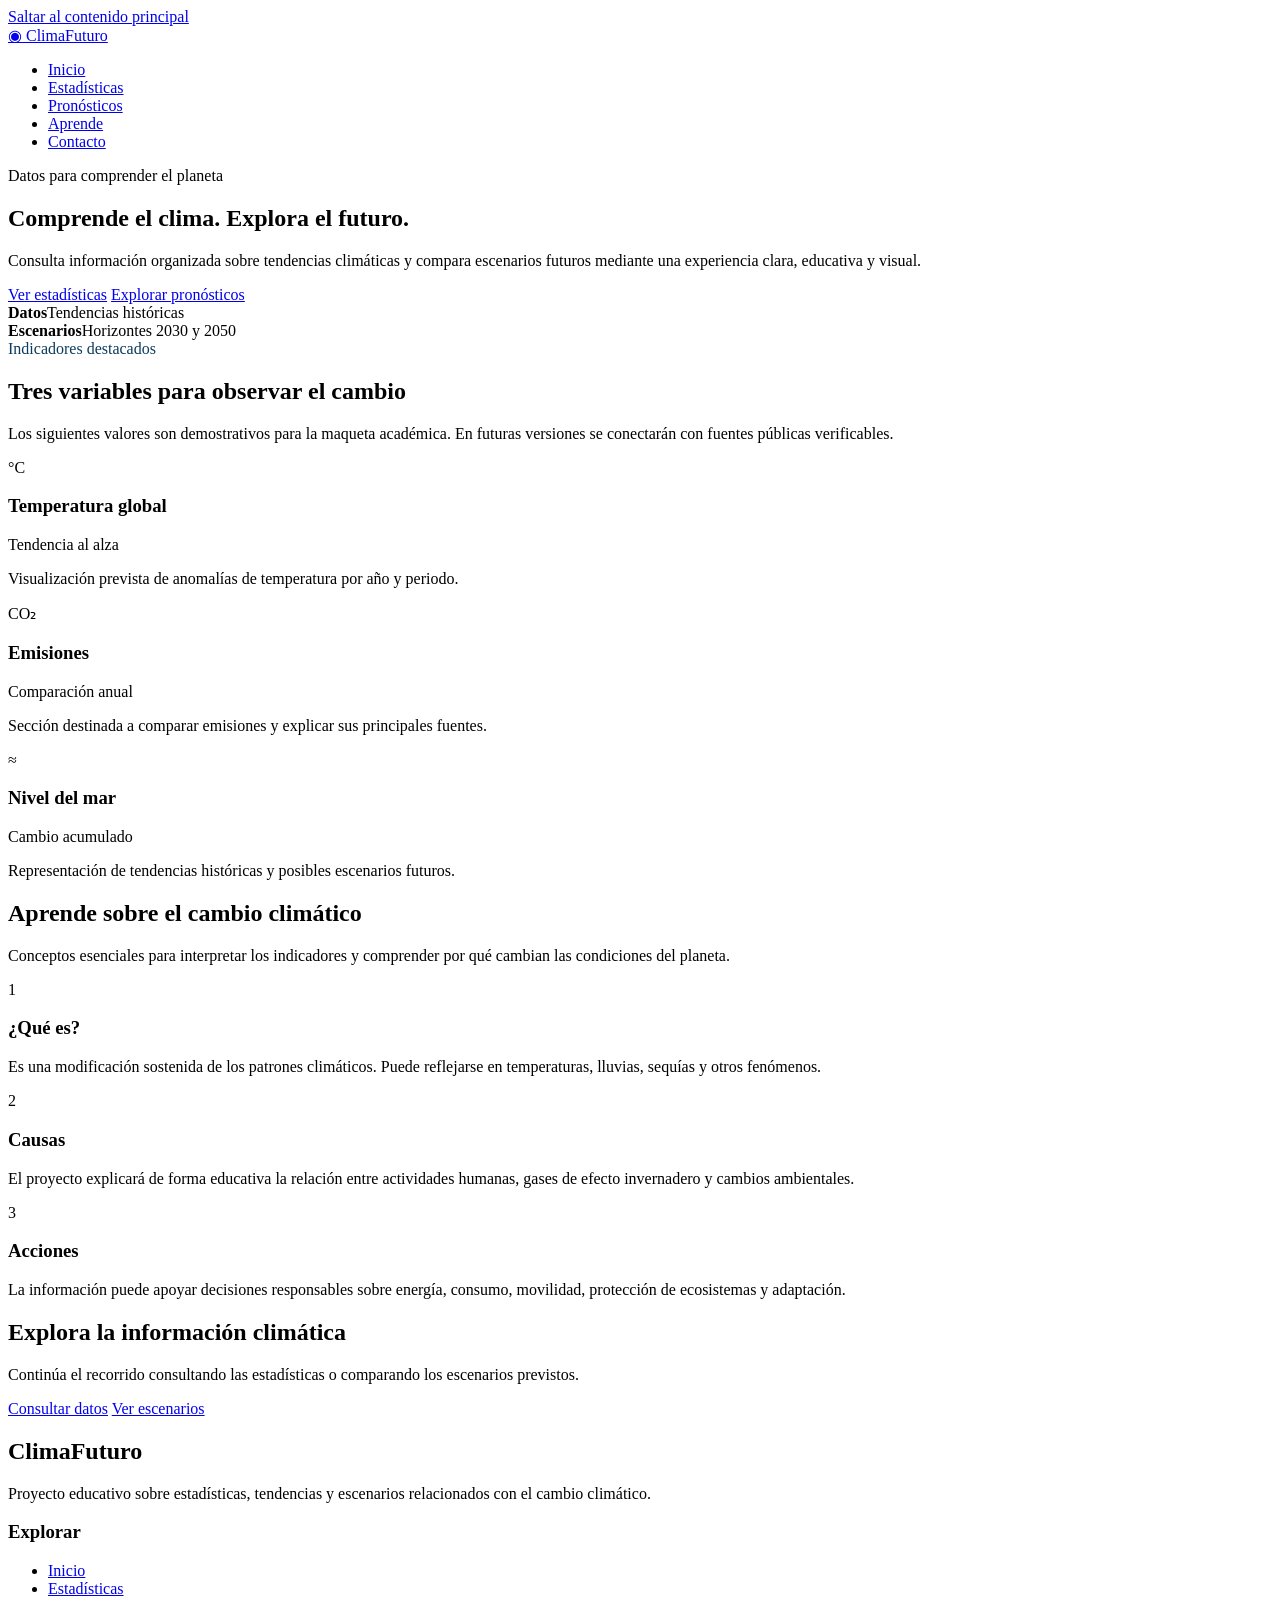
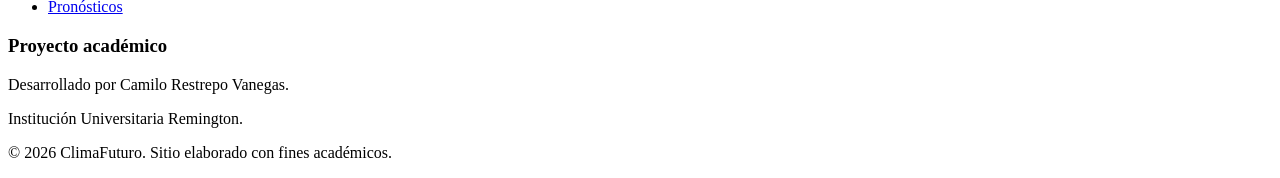
==== index.html @ 66876114 "Add files via upload" ====
<!DOCTYPE html>
<html lang="es">
<head>
  <meta charset="UTF-8">
  <meta name="viewport" content="width=device-width, initial-scale=1.0">
  <meta name="description" content="ClimaFuturo presenta estadísticas, tendencias y pronósticos educativos sobre el cambio climático.">
  <title>ClimaFuturo | Inicio</title>
  <link rel="stylesheet" href="css/styles.css">
</head>
<body>
  <a class="skip-link" href="#contenido">Saltar al contenido principal</a>

  <header class="site-header">
    <div class="container navbar">
      <a class="brand" href="index.html" aria-label="ClimaFuturo, ir al inicio">
        <span class="brand-mark" aria-hidden="true">◉</span>
        <span>ClimaFuturo</span>
      </a>
      <nav aria-label="Navegación principal">
        <ul class="nav-list">
          <li><a class="nav-link active" href="index.html" aria-current="page">Inicio</a></li>
          <li><a class="nav-link" href="estadisticas.html">Estadísticas</a></li>
          <li><a class="nav-link" href="pronosticos.html">Pronósticos</a></li>
          <li><a class="nav-link" href="#aprende">Aprende</a></li>
          <li><a class="nav-link" href="#contacto">Contacto</a></li>
        </ul>
      </nav>
    </div>
  </header>

  <main id="contenido">
    <section class="hero" aria-labelledby="titulo-principal">
      <div class="container hero-grid">
        <div>
          <span class="eyebrow">Datos para comprender el planeta</span>
          <h1 id="titulo-principal">Comprende el clima. <span>Explora el futuro.</span></h1>
          <p class="hero-text">Consulta información organizada sobre tendencias climáticas y compara escenarios futuros mediante una experiencia clara, educativa y visual.</p>
          <div class="button-group">
            <a class="btn btn-primary" href="estadisticas.html">Ver estadísticas</a>
            <a class="btn btn-secondary" href="pronosticos.html">Explorar pronósticos</a>
          </div>
        </div>
        <div class="planet-card" role="img" aria-label="Representación gráfica abstracta del planeta y sus datos climáticos">
          <div class="data-badge badge-one"><strong>Datos</strong><span>Tendencias históricas</span></div>
          <div class="data-badge badge-two"><strong>Escenarios</strong><span>Horizontes 2030 y 2050</span></div>
        </div>
      </div>
    </section>

    <section class="section" aria-labelledby="indicadores-title">
      <div class="container">
        <div class="section-heading">
          <span class="eyebrow" style="color:#0B3C5D; border-color:#C9DAD7;">Indicadores destacados</span>
          <h2 id="indicadores-title">Tres variables para observar el cambio</h2>
          <p>Los siguientes valores son demostrativos para la maqueta académica. En futuras versiones se conectarán con fuentes públicas verificables.</p>
        </div>
        <div class="stats-grid">
          <article class="card metric">
            <div class="card-icon" aria-hidden="true">°C</div>
            <h3>Temperatura global</h3>
            <span class="metric-value">Tendencia al alza</span>
            <p>Visualización prevista de anomalías de temperatura por año y periodo.</p>
          </article>
          <article class="card metric">
            <div class="card-icon" aria-hidden="true">CO₂</div>
            <h3>Emisiones</h3>
            <span class="metric-value">Comparación anual</span>
            <p>Sección destinada a comparar emisiones y explicar sus principales fuentes.</p>
          </article>
          <article class="card metric">
            <div class="card-icon" aria-hidden="true">≈</div>
            <h3>Nivel del mar</h3>
            <span class="metric-value">Cambio acumulado</span>
            <p>Representación de tendencias históricas y posibles escenarios futuros.</p>
          </article>
        </div>
      </div>
    </section>

    <section class="section section-alt" id="aprende" aria-labelledby="aprende-title">
      <div class="container">
        <div class="section-heading">
          <h2 id="aprende-title">Aprende sobre el cambio climático</h2>
          <p>Conceptos esenciales para interpretar los indicadores y comprender por qué cambian las condiciones del planeta.</p>
        </div>
        <div class="grid-3">
          <article class="card">
            <div class="card-icon" aria-hidden="true">1</div>
            <h3>¿Qué es?</h3>
            <p>Es una modificación sostenida de los patrones climáticos. Puede reflejarse en temperaturas, lluvias, sequías y otros fenómenos.</p>
          </article>
          <article class="card">
            <div class="card-icon" aria-hidden="true">2</div>
            <h3>Causas</h3>
            <p>El proyecto explicará de forma educativa la relación entre actividades humanas, gases de efecto invernadero y cambios ambientales.</p>
          </article>
          <article class="card">
            <div class="card-icon" aria-hidden="true">3</div>
            <h3>Acciones</h3>
            <p>La información puede apoyar decisiones responsables sobre energía, consumo, movilidad, protección de ecosistemas y adaptación.</p>
          </article>
        </div>
      </div>
    </section>

    <section class="section" id="contacto" aria-labelledby="contacto-title">
      <div class="container">
        <div class="cta">
          <div>
            <h2 id="contacto-title">Explora la información climática</h2>
            <p>Continúa el recorrido consultando las estadísticas o comparando los escenarios previstos.</p>
          </div>
          <div class="button-group">
            <a class="btn btn-secondary" href="estadisticas.html">Consultar datos</a>
            <a class="btn btn-primary" href="pronosticos.html">Ver escenarios</a>
          </div>
        </div>
      </div>
    </section>
  </main>

  <footer class="site-footer">
    <div class="container footer-grid">
      <section aria-labelledby="footer-about">
        <h2 id="footer-about">ClimaFuturo</h2>
        <p>Proyecto educativo sobre estadísticas, tendencias y escenarios relacionados con el cambio climático.</p>
      </section>
      <nav aria-label="Navegación del pie de página">
        <h3>Explorar</h3>
        <ul class="footer-links">
          <li><a href="index.html">Inicio</a></li>
          <li><a href="estadisticas.html">Estadísticas</a></li>
          <li><a href="pronosticos.html">Pronósticos</a></li>
        </ul>
      </nav>
      <section aria-labelledby="footer-project">
        <h3 id="footer-project">Proyecto académico</h3>
        <p>Desarrollado por Camilo Restrepo Vanegas.</p>
        <p>Institución Universitaria Remington.</p>
      </section>
    </div>
    <div class="footer-bottom">
      <p>&copy; 2026 ClimaFuturo. Sitio elaborado con fines académicos.</p>
    </div>
  </footer>
</body>
</html>
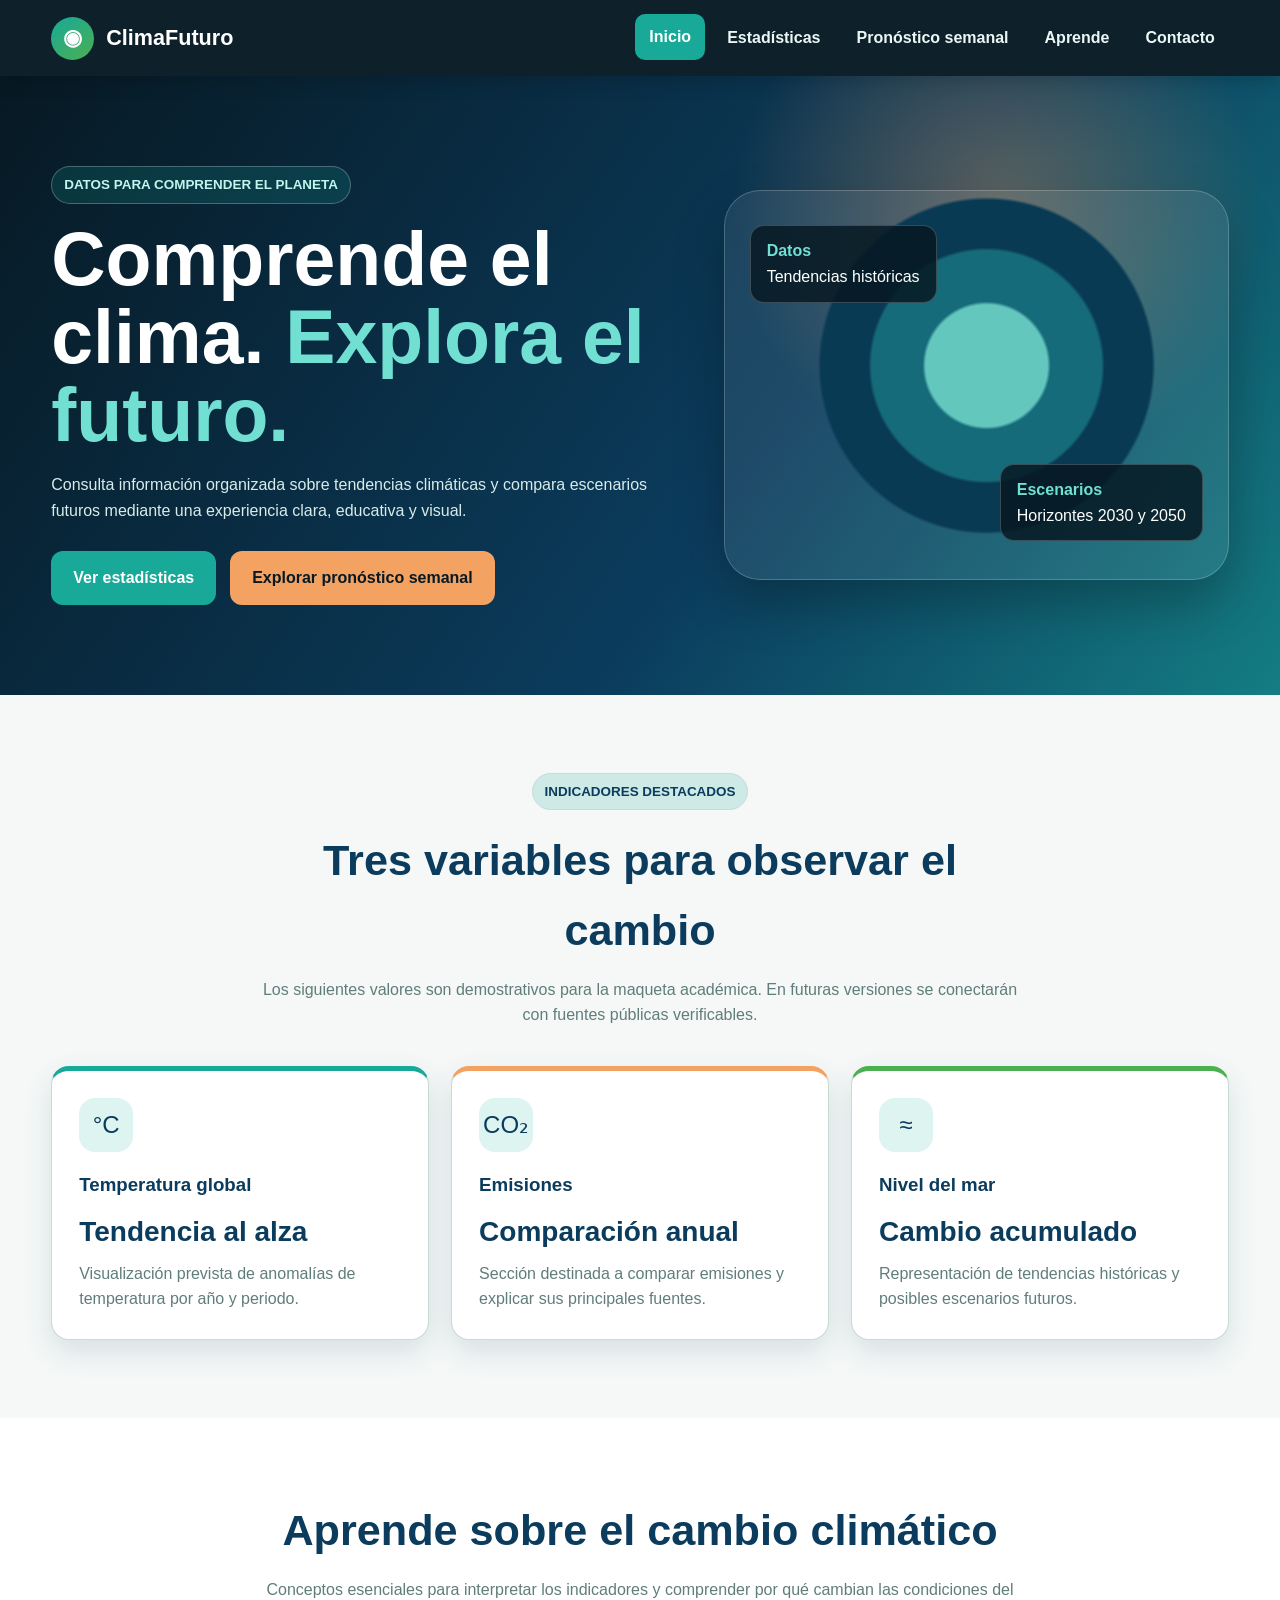
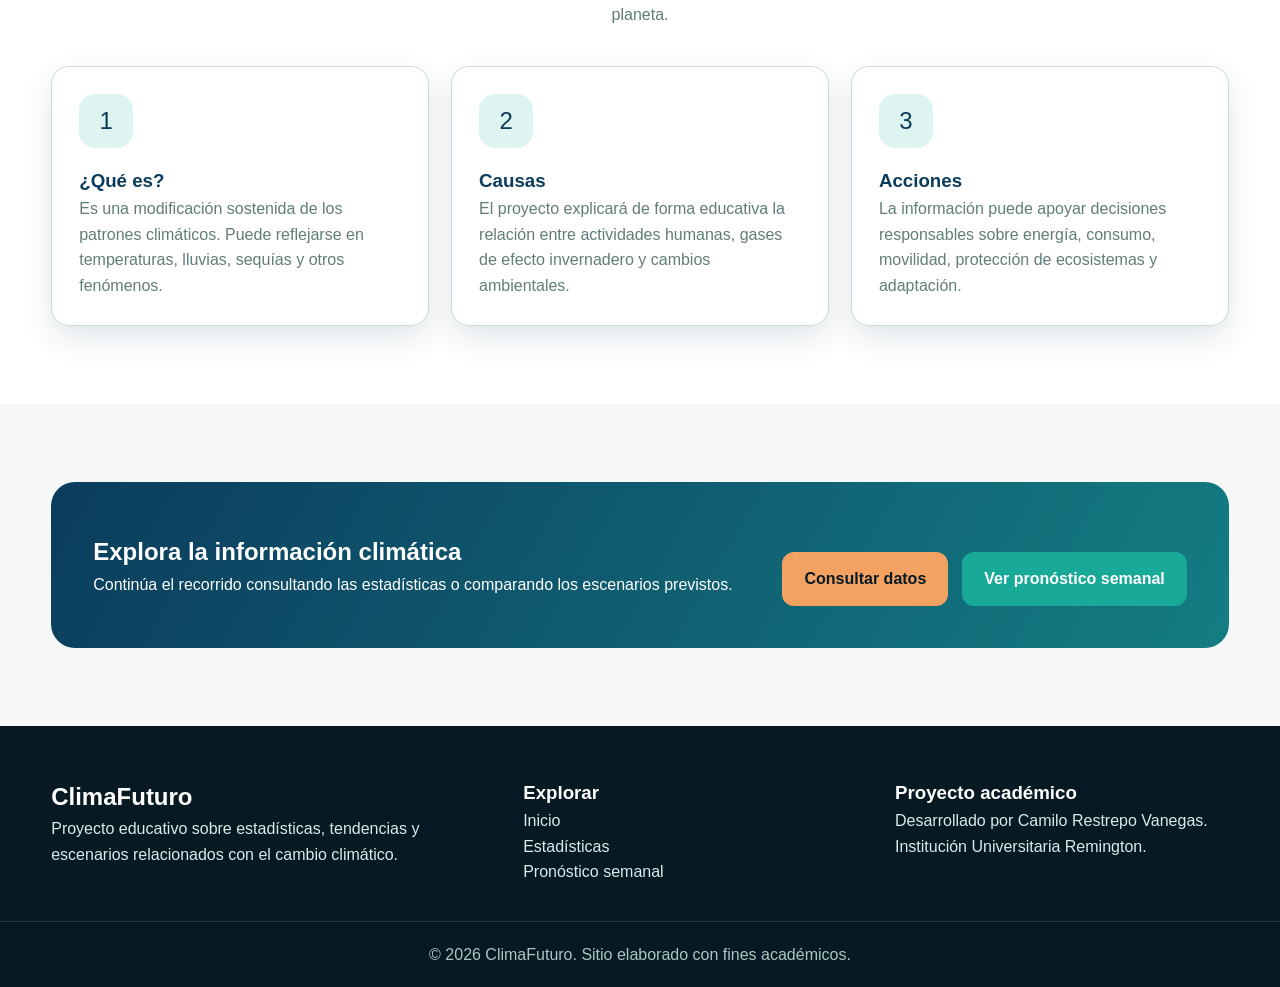
==== commit f079ede0: "Integrate weekly forecast page with specified URL (6ab278a5110b44044e1275ec)" ====
--- a/index.html
+++ b/index.html
@@ -5,7 +5,7 @@
   <meta name="viewport" content="width=device-width, initial-scale=1.0">
   <meta name="description" content="ClimaFuturo presenta estadísticas, tendencias y pronósticos educativos sobre el cambio climático.">
   <title>ClimaFuturo | Inicio</title>
-  <link rel="stylesheet" href="css/styles.css">
+  <link rel="stylesheet" href="/styles.css">
 </head>
 <body>
   <a class="skip-link" href="#contenido">Saltar al contenido principal</a>
@@ -20,7 +20,7 @@
         <ul class="nav-list">
           <li><a class="nav-link active" href="index.html" aria-current="page">Inicio</a></li>
           <li><a class="nav-link" href="estadisticas.html">Estadísticas</a></li>
-          <li><a class="nav-link" href="pronosticos.html">Pronósticos</a></li>
+          <li><a class="nav-link" href="/pronosticos">Pronóstico semanal</a></li>
           <li><a class="nav-link" href="#aprende">Aprende</a></li>
           <li><a class="nav-link" href="#contacto">Contacto</a></li>
         </ul>
@@ -37,7 +37,7 @@
           <p class="hero-text">Consulta información organizada sobre tendencias climáticas y compara escenarios futuros mediante una experiencia clara, educativa y visual.</p>
           <div class="button-group">
             <a class="btn btn-primary" href="estadisticas.html">Ver estadísticas</a>
-            <a class="btn btn-secondary" href="pronosticos.html">Explorar pronósticos</a>
+            <a class="btn btn-secondary" href="/pronosticos">Explorar pronóstico semanal</a>
           </div>
         </div>
         <div class="planet-card" role="img" aria-label="Representación gráfica abstracta del planeta y sus datos climáticos">
@@ -112,7 +112,7 @@
           </div>
           <div class="button-group">
             <a class="btn btn-secondary" href="estadisticas.html">Consultar datos</a>
-            <a class="btn btn-primary" href="pronosticos.html">Ver escenarios</a>
+            <a class="btn btn-primary" href="/pronosticos">Ver pronóstico semanal</a>
           </div>
         </div>
       </div>
@@ -130,7 +130,7 @@
         <ul class="footer-links">
           <li><a href="index.html">Inicio</a></li>
           <li><a href="estadisticas.html">Estadísticas</a></li>
-          <li><a href="pronosticos.html">Pronósticos</a></li>
+          <li><a href="/pronosticos">Pronóstico semanal</a></li>
         </ul>
       </nav>
       <section aria-labelledby="footer-project">
--- a/styles.css
+++ b/styles.css
@@ -0,0 +1,126 @@
+:root {
+  --azul-profundo: #0b3c5d;
+  --azul-oscuro: #071923;
+  --turquesa: #18a999;
+  --verde: #4caf50;
+  --naranja: #f4a261;
+  --rojo: #e76f51;
+  --blanco-humo: #f5f8f7;
+  --blanco: #ffffff;
+  --texto: #173b3f;
+  --texto-suave: #607d7a;
+  --borde: #c9dad7;
+  --sombra: 0 12px 30px rgba(11, 60, 93, 0.12);
+}
+
+* { box-sizing: border-box; margin: 0; padding: 0; }
+html { scroll-behavior: smooth; }
+body { background: var(--blanco-humo); color: var(--texto); font-family: Arial, Helvetica, sans-serif; line-height: 1.6; }
+a { color: inherit; text-decoration: none; }
+ul { list-style-position: inside; }
+.container { width: min(92%, 1180px); margin-inline: auto; }
+.skip-link { position: absolute; top: -60px; left: 16px; z-index: 9999; padding: 10px 14px; border-radius: 8px; background: var(--naranja); color: var(--azul-oscuro); font-weight: 700; }
+.skip-link:focus { top: 12px; }
+
+.site-header { position: sticky; top: 0; z-index: 1000; background: rgba(7, 25, 35, 0.97); color: var(--blanco); box-shadow: 0 4px 18px rgba(0,0,0,.18); }
+.navbar { min-height: 76px; display: flex; align-items: center; justify-content: space-between; gap: 24px; }
+.brand { display: inline-flex; align-items: center; gap: 12px; font-size: 1.35rem; font-weight: 800; }
+.brand-mark { width: 43px; height: 43px; display: grid; place-items: center; border-radius: 50%; background: linear-gradient(145deg,var(--turquesa),var(--verde)); }
+.nav-list { display: flex; align-items: center; gap: 8px; list-style: none; }
+.nav-link { display: inline-block; padding: 10px 14px; border-radius: 10px; color: #eaf7f5; font-weight: 700; transition: .2s; }
+.nav-link:hover, .nav-link:focus-visible, .nav-link.active { background: var(--turquesa); color: var(--blanco); transform: translateY(-1px); }
+
+.hero, .page-hero { position: relative; overflow: hidden; color: var(--blanco); background: radial-gradient(circle at 78% 22%, rgba(244,162,97,.35), transparent 24%), linear-gradient(125deg,var(--azul-oscuro),var(--azul-profundo) 60%,#147d83); }
+.hero { min-height: 610px; display: grid; align-items: center; }
+.hero-grid { display: grid; grid-template-columns: 1.1fr .9fr; gap: 55px; align-items: center; padding-block: 90px; }
+.page-hero { padding-block: 95px; }
+.hero h1, .page-hero h1 { margin-bottom: 18px; font-size: clamp(2.4rem,6vw,4.7rem); line-height: 1.04; }
+.hero h1 span { color: #71e0d3; }
+.hero-text, .page-hero p { max-width: 760px; color: #d8ece9; }
+.eyebrow { display: inline-block; margin-bottom: 16px; padding: 7px 12px; border: 1px solid rgba(255,255,255,.25); border-radius: 999px; background: rgba(24,169,153,.18); color: #bff7ee; font-size: .84rem; font-weight: 800; text-transform: uppercase; }
+.planet-card { position: relative; min-height: 390px; border: 1px solid rgba(255,255,255,.2); border-radius: 36px; background: radial-gradient(circle at 52% 45%,#64c7be 0 18%,#166b7a 19% 34%,#093a54 35% 49%,transparent 50%), rgba(255,255,255,.08); box-shadow: 0 24px 50px rgba(0,0,0,.25); }
+.data-badge { position: absolute; padding: 12px 16px; border: 1px solid rgba(255,255,255,.2); border-radius: 14px; background: rgba(7,25,35,.85); }
+.data-badge strong { display: block; color: #71e0d3; }
+.badge-one { top: 34px; left: 25px; }
+.badge-two { right: 25px; bottom: 38px; }
+.breadcrumb { margin-bottom: 15px; color: #9fe8de; font-weight: 700; }
+
+.section { padding-block: 78px; }
+.section-alt { background: var(--blanco); }
+.section-heading { max-width: 780px; margin: 0 auto 38px; text-align: center; }
+.section-heading.left { max-width: none; margin-inline: 0; text-align: left; }
+.section-heading h2 { margin-bottom: 12px; color: var(--azul-profundo); font-size: clamp(1.8rem,4vw,2.7rem); }
+.section-heading p { color: var(--texto-suave); }
+.grid-2, .grid-3, .stats-grid, .forecast-grid, .timeline { display: grid; gap: 22px; }
+.grid-2 { grid-template-columns: repeat(2,1fr); }
+.grid-3, .stats-grid { grid-template-columns: repeat(3,1fr); }
+.forecast-grid { grid-template-columns: repeat(4,1fr); }
+.timeline { grid-template-columns: repeat(3,1fr); }
+.card, .chart-card, .forecast-card, .timeline-item { padding: 27px; border: 1px solid var(--borde); border-radius: 18px; background: var(--blanco); box-shadow: var(--sombra); }
+.card-icon { width: 54px; height: 54px; display: grid; place-items: center; margin-bottom: 18px; border-radius: 16px; background: #ddf4f0; color: var(--azul-profundo); font-size: 1.5rem; }
+.card h3, .chart-card h3, .forecast-card h3 { color: var(--azul-profundo); }
+.card p, .card li { color: var(--texto-suave); }
+.metric { border-top: 5px solid var(--turquesa); }
+.metric:nth-child(2) { border-top-color: var(--naranja); }
+.metric:nth-child(3) { border-top-color: var(--verde); }
+.metric-value { display: block; margin: 10px 0 6px; color: var(--azul-profundo); font-size: 1.75rem; font-weight: 900; }
+.button-group { display: flex; flex-wrap: wrap; gap: 14px; margin-top: 28px; }
+.btn { display: inline-flex; min-height: 48px; align-items: center; justify-content: center; padding: 12px 20px; border: 2px solid transparent; border-radius: 12px; font-weight: 800; }
+.btn-primary { background: var(--turquesa); color: var(--blanco); }
+.btn-secondary { background: var(--naranja); color: var(--azul-oscuro); }
+.btn-outline { border-color: var(--turquesa); color: var(--azul-profundo); }
+.cta { display: flex; align-items: center; justify-content: space-between; gap: 25px; padding: 42px; border-radius: 24px; background: linear-gradient(120deg,var(--azul-profundo),#147d83); color: var(--blanco); }
+
+.filters { display: grid; grid-template-columns: repeat(4,1fr); gap: 16px; margin-bottom: 30px; padding: 24px; border: 1px solid var(--borde); border-radius: 18px; background: var(--blanco); box-shadow: var(--sombra); }
+.form-group label { display: block; margin-bottom: 7px; color: var(--azul-profundo); font-weight: 800; }
+.form-group select { width: 100%; min-height: 46px; padding: 10px 12px; border: 1px solid var(--borde); border-radius: 10px; background: var(--blanco-humo); color: var(--texto); font: inherit; }
+.chart { height: 290px; margin-top: 25px; display: flex; align-items: flex-end; justify-content: space-around; gap: 12px; padding: 20px 16px 35px; border-left: 2px solid var(--borde); border-bottom: 2px solid var(--borde); }
+.bar { position: relative; width: min(55px,10%); min-width: 26px; border-radius: 10px 10px 0 0; background: linear-gradient(to top,var(--azul-profundo),var(--turquesa)); }
+.bar span { position: absolute; left: 50%; bottom: -29px; transform: translateX(-50%); color: var(--texto-suave); font-size: .75rem; }
+.legend { margin-top: 20px; color: var(--texto-suave); font-size: .9rem; }
+.data-table-wrapper { overflow-x: auto; border-radius: 14px; }
+table { width: 100%; border-collapse: collapse; background: var(--blanco); }
+th, td { padding: 14px 16px; border-bottom: 1px solid var(--borde); text-align: left; }
+th { background: var(--azul-profundo); color: var(--blanco); }
+.note { padding: 20px 24px; border-left: 5px solid var(--naranja); background: #fff4ea; }
+
+.forecast-controls { margin: 0 0 30px; padding: 24px; border: 1px solid var(--borde); border-radius: 18px; background: var(--blanco); box-shadow: var(--sombra); }
+.forecast-controls .form-group { max-width: 520px; }
+.forecast-controls select:focus { border-color: var(--turquesa); outline: 3px solid rgba(24,169,153,.2); }
+#resultado-filtro { margin-top: 16px; color: var(--texto-suave); font-weight: 700; }
+.forecast-card { text-align: center; border-top: 5px solid var(--turquesa); transition: opacity .25s ease, transform .25s ease; }
+.forecast-card:hover { transform: translateY(-5px); }
+.forecast-card strong, .forecast-card span { display: block; }
+.forecast-card strong { color: var(--azul-profundo); font-size: 1.6rem; }
+.weather-icon { margin: 12px 0; font-size: 2.65rem; }
+.forecast-card--hidden { display: none; }
+.empty-message { margin-top: 25px; padding: 20px; border-left: 5px solid var(--naranja); border-radius: 0 12px 12px 0; background: #fff3e7; font-weight: 700; }
+.timeline-item { border-top: 4px solid var(--turquesa); }
+.timeline-item strong { display: block; margin-bottom: 8px; color: var(--azul-profundo); font-size: 1.35rem; }
+
+.site-footer { padding-top: 52px; background: var(--azul-oscuro); color: #d8ece9; }
+.footer-grid { display: grid; grid-template-columns: 1.3fr 1fr 1fr; gap: 38px; padding-bottom: 36px; }
+.site-footer h2, .site-footer h3 { color: var(--blanco); }
+.footer-links { list-style: none; }
+.footer-bottom { padding-block: 20px; border-top: 1px solid rgba(255,255,255,.13); text-align: center; color: #aac7c3; }
+
+@media (max-width: 900px) {
+  .navbar { padding-block: 14px; flex-direction: column; }
+  .nav-list { justify-content: center; flex-wrap: wrap; }
+  .hero-grid, .grid-2, .footer-grid { grid-template-columns: 1fr; }
+  .grid-3, .stats-grid, .forecast-grid, .timeline { grid-template-columns: repeat(2,1fr); }
+  .filters { grid-template-columns: repeat(2,1fr); }
+  .cta { align-items: flex-start; flex-direction: column; }
+}
+
+@media (max-width: 620px) {
+  .site-header { position: static; }
+  .nav-list { flex-direction: column; align-items: stretch; }
+  .nav-link { display: block; text-align: center; }
+  .hero { min-height: auto; }
+  .hero-grid { padding-block: 62px; }
+  .planet-card { min-height: 300px; }
+  .section { padding-block: 56px; }
+  .grid-2, .grid-3, .stats-grid, .forecast-grid, .timeline, .filters { grid-template-columns: 1fr; }
+  .cta { padding: 28px 23px; }
+}
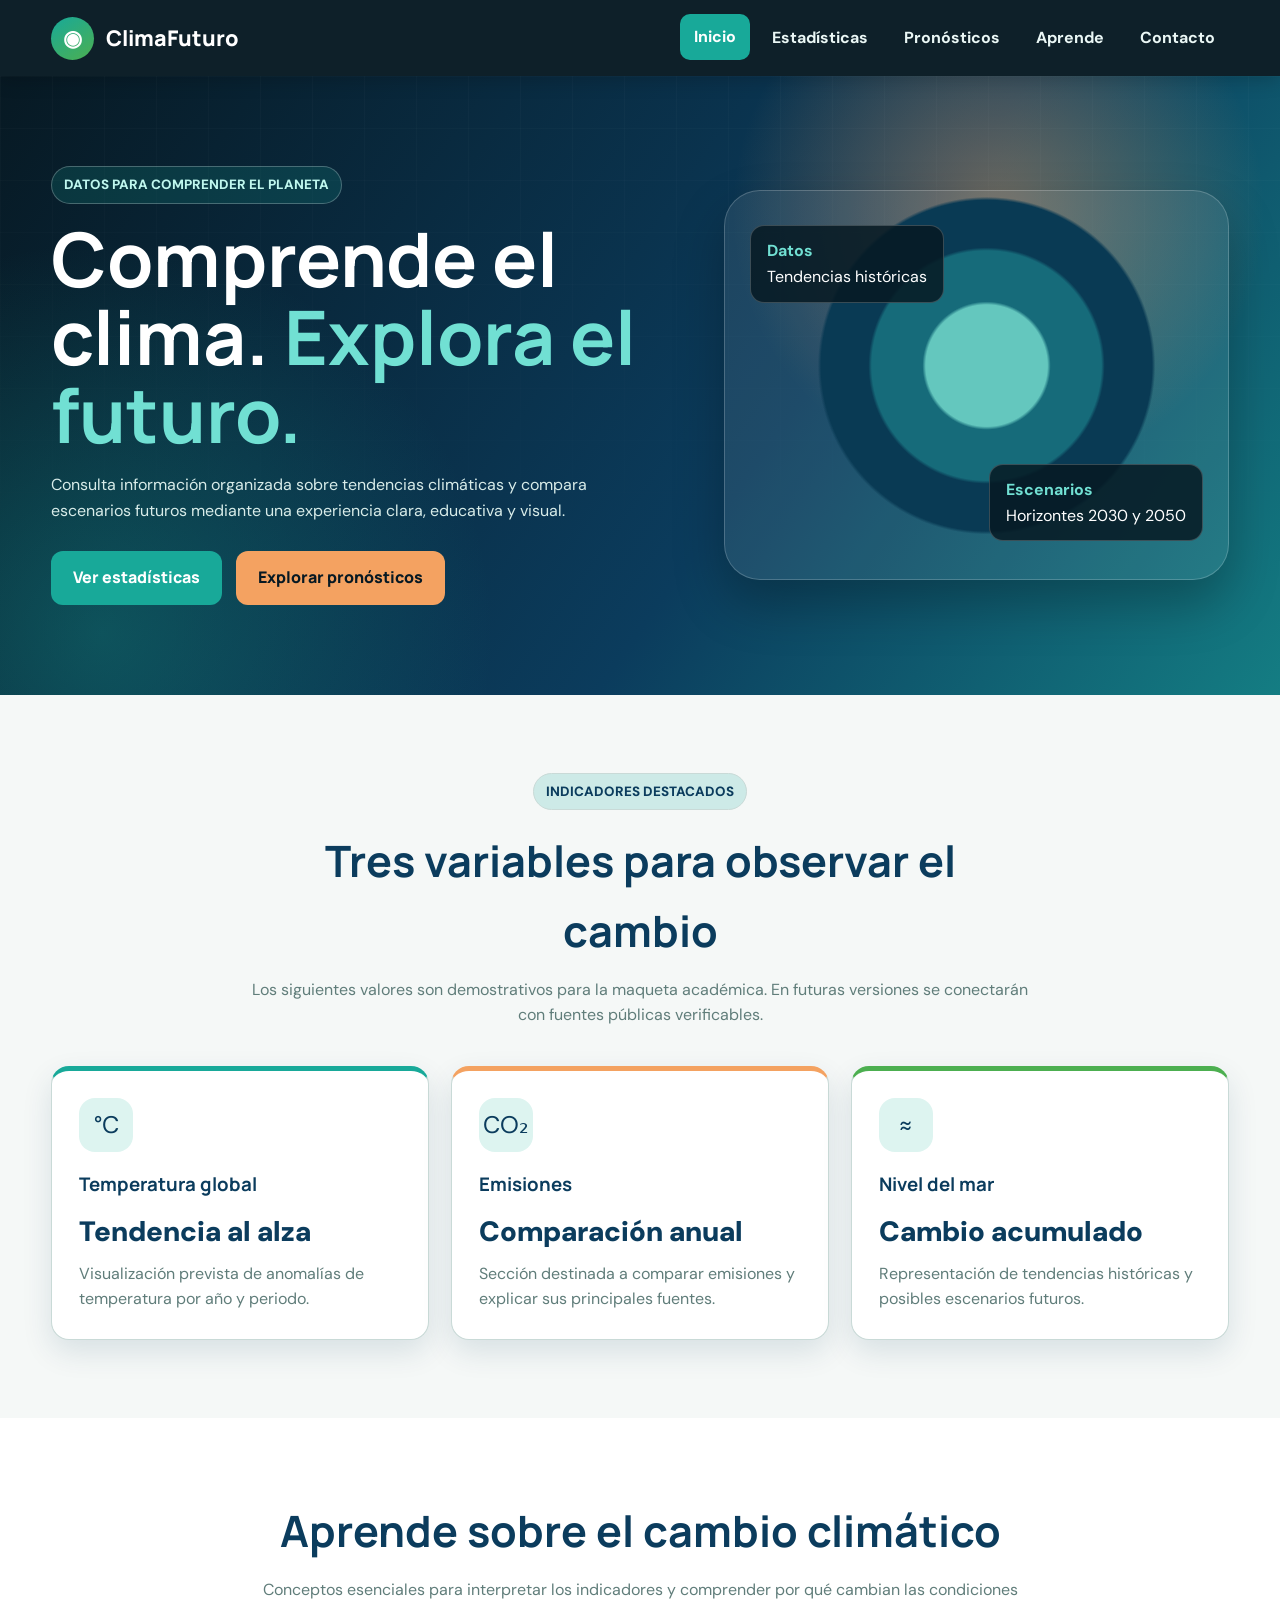
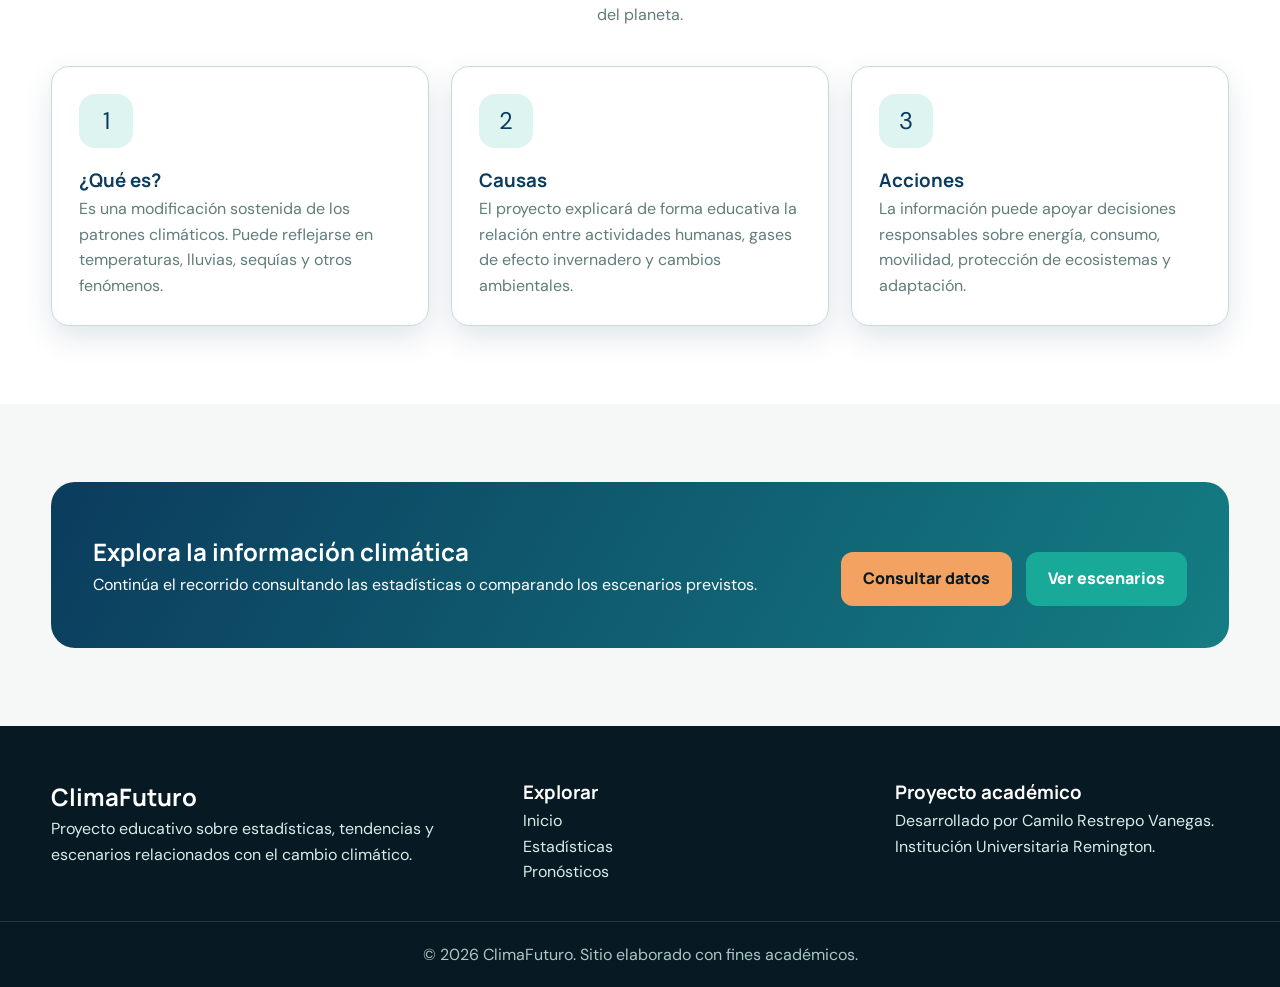
==== commit 7a971c13: "Create a colorful webpage (6ab5aff0f2f111718f8df798)" ====
--- a/index.html
+++ b/index.html
@@ -5,7 +5,10 @@
   <meta name="viewport" content="width=device-width, initial-scale=1.0">
   <meta name="description" content="ClimaFuturo presenta estadísticas, tendencias y pronósticos educativos sobre el cambio climático.">
   <title>ClimaFuturo | Inicio</title>
-  <link rel="stylesheet" href="/styles.css">
+  <link rel="preconnect" href="https://fonts.googleapis.com">
+  <link rel="preconnect" href="https://fonts.gstatic.com" crossorigin>
+  <link href="https://fonts.googleapis.com/css2?family=DM+Sans:wght@400;500;700&family=Manrope:wght@600;700;800&display=swap" rel="stylesheet">
+  <link rel="stylesheet" href="styles.css">
 </head>
 <body>
   <a class="skip-link" href="#contenido">Saltar al contenido principal</a>
@@ -20,7 +23,7 @@
         <ul class="nav-list">
           <li><a class="nav-link active" href="index.html" aria-current="page">Inicio</a></li>
           <li><a class="nav-link" href="estadisticas.html">Estadísticas</a></li>
-          <li><a class="nav-link" href="/pronosticos">Pronóstico semanal</a></li>
+          <li><a class="nav-link" href="pronosticos.html">Pronósticos</a></li>
           <li><a class="nav-link" href="#aprende">Aprende</a></li>
           <li><a class="nav-link" href="#contacto">Contacto</a></li>
         </ul>
@@ -37,7 +40,7 @@
           <p class="hero-text">Consulta información organizada sobre tendencias climáticas y compara escenarios futuros mediante una experiencia clara, educativa y visual.</p>
           <div class="button-group">
             <a class="btn btn-primary" href="estadisticas.html">Ver estadísticas</a>
-            <a class="btn btn-secondary" href="/pronosticos">Explorar pronóstico semanal</a>
+            <a class="btn btn-secondary" href="pronosticos.html">Explorar pronósticos</a>
           </div>
         </div>
         <div class="planet-card" role="img" aria-label="Representación gráfica abstracta del planeta y sus datos climáticos">
@@ -112,7 +115,7 @@
           </div>
           <div class="button-group">
             <a class="btn btn-secondary" href="estadisticas.html">Consultar datos</a>
-            <a class="btn btn-primary" href="/pronosticos">Ver pronóstico semanal</a>
+            <a class="btn btn-primary" href="pronosticos.html">Ver escenarios</a>
           </div>
         </div>
       </div>
@@ -130,7 +133,7 @@
         <ul class="footer-links">
           <li><a href="index.html">Inicio</a></li>
           <li><a href="estadisticas.html">Estadísticas</a></li>
-          <li><a href="/pronosticos">Pronóstico semanal</a></li>
+          <li><a href="pronosticos.html">Pronósticos</a></li>
         </ul>
       </nav>
       <section aria-labelledby="footer-project">
--- a/styles.css
+++ b/styles.css
@@ -15,7 +15,8 @@
 
 * { box-sizing: border-box; margin: 0; padding: 0; }
 html { scroll-behavior: smooth; }
-body { background: var(--blanco-humo); color: var(--texto); font-family: Arial, Helvetica, sans-serif; line-height: 1.6; }
+body { background: var(--blanco-humo); color: var(--texto); font-family: "DM Sans", sans-serif; line-height: 1.6; }
+h1, h2, h3, .brand, .btn { font-family: "Manrope", sans-serif; }
 a { color: inherit; text-decoration: none; }
 ul { list-style-position: inside; }
 .container { width: min(92%, 1180px); margin-inline: auto; }
@@ -30,7 +31,9 @@
 .nav-link { display: inline-block; padding: 10px 14px; border-radius: 10px; color: #eaf7f5; font-weight: 700; transition: .2s; }
 .nav-link:hover, .nav-link:focus-visible, .nav-link.active { background: var(--turquesa); color: var(--blanco); transform: translateY(-1px); }
 
-.hero, .page-hero { position: relative; overflow: hidden; color: var(--blanco); background: radial-gradient(circle at 78% 22%, rgba(244,162,97,.35), transparent 24%), linear-gradient(125deg,var(--azul-oscuro),var(--azul-profundo) 60%,#147d83); }
+.hero, .page-hero { position: relative; overflow: hidden; color: var(--blanco); background: radial-gradient(circle at 78% 22%, rgba(244,162,97,.42), transparent 24%), radial-gradient(circle at 8% 90%, rgba(24,169,153,.32), transparent 30%), linear-gradient(125deg,var(--azul-oscuro),var(--azul-profundo) 60%,#147d83); }
+.hero::after, .page-hero::after { content: ""; position: absolute; inset: 0; pointer-events: none; opacity: .18; background-image: linear-gradient(rgba(255,255,255,.12) 1px, transparent 1px), linear-gradient(90deg, rgba(255,255,255,.12) 1px, transparent 1px); background-size: 52px 52px; mask-image: linear-gradient(to bottom, black, transparent 85%); }
+.hero-grid, .page-hero .container { position: relative; z-index: 1; }
 .hero { min-height: 610px; display: grid; align-items: center; }
 .hero-grid { display: grid; grid-template-columns: 1.1fr .9fr; gap: 55px; align-items: center; padding-block: 90px; }
 .page-hero { padding-block: 95px; }
@@ -54,9 +57,10 @@
 .grid-2, .grid-3, .stats-grid, .forecast-grid, .timeline { display: grid; gap: 22px; }
 .grid-2 { grid-template-columns: repeat(2,1fr); }
 .grid-3, .stats-grid { grid-template-columns: repeat(3,1fr); }
-.forecast-grid { grid-template-columns: repeat(4,1fr); }
+.forecast-grid { grid-template-columns: repeat(3,1fr); }
 .timeline { grid-template-columns: repeat(3,1fr); }
-.card, .chart-card, .forecast-card, .timeline-item { padding: 27px; border: 1px solid var(--borde); border-radius: 18px; background: var(--blanco); box-shadow: var(--sombra); }
+.card, .chart-card, .forecast-card, .timeline-item { padding: 27px; border: 1px solid var(--borde); border-radius: 18px; background: var(--blanco); box-shadow: var(--sombra); transition: transform .25s ease, box-shadow .25s ease, border-color .25s ease; }
+.card:hover, .chart-card:hover, .timeline-item:hover { transform: translateY(-4px); border-color: #91c9c1; box-shadow: 0 18px 38px rgba(11,60,93,.16); }
 .card-icon { width: 54px; height: 54px; display: grid; place-items: center; margin-bottom: 18px; border-radius: 16px; background: #ddf4f0; color: var(--azul-profundo); font-size: 1.5rem; }
 .card h3, .chart-card h3, .forecast-card h3 { color: var(--azul-profundo); }
 .card p, .card li { color: var(--texto-suave); }
@@ -65,7 +69,8 @@
 .metric:nth-child(3) { border-top-color: var(--verde); }
 .metric-value { display: block; margin: 10px 0 6px; color: var(--azul-profundo); font-size: 1.75rem; font-weight: 900; }
 .button-group { display: flex; flex-wrap: wrap; gap: 14px; margin-top: 28px; }
-.btn { display: inline-flex; min-height: 48px; align-items: center; justify-content: center; padding: 12px 20px; border: 2px solid transparent; border-radius: 12px; font-weight: 800; }
+.btn { display: inline-flex; min-height: 48px; align-items: center; justify-content: center; padding: 12px 20px; border: 2px solid transparent; border-radius: 12px; font-weight: 800; transition: transform .2s ease, box-shadow .2s ease, filter .2s ease; }
+.btn:hover, .btn:focus-visible { transform: translateY(-2px); filter: saturate(1.12); box-shadow: 0 10px 22px rgba(7,25,35,.18); }
 .btn-primary { background: var(--turquesa); color: var(--blanco); }
 .btn-secondary { background: var(--naranja); color: var(--azul-oscuro); }
 .btn-outline { border-color: var(--turquesa); color: var(--azul-profundo); }
